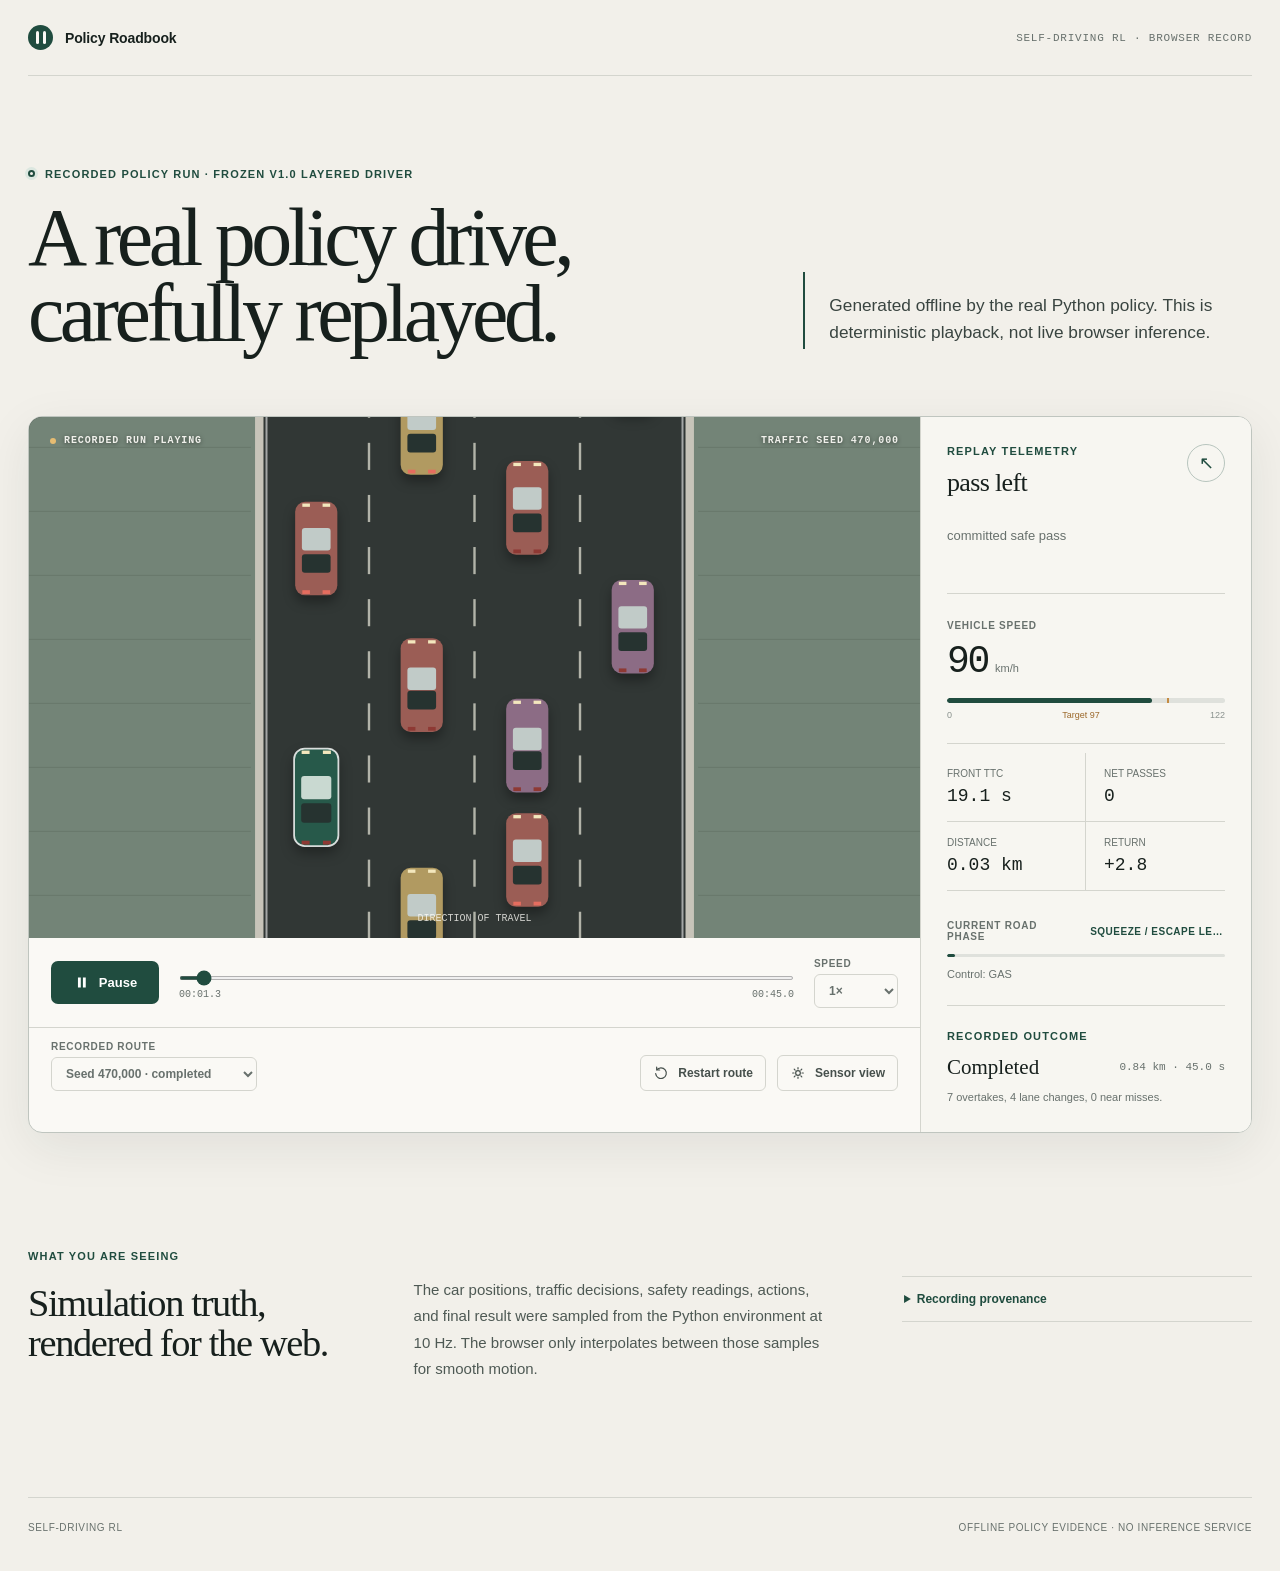
==== web/index.html @ 6739c0e5 "release: prepare polished v1.0 candidate" ====
<!doctype html>
<html lang="en">
  <head>
    <meta charset="utf-8" />
    <meta name="viewport" content="width=device-width, initial-scale=1" />
    <meta name="theme-color" content="#f2f0ea" />
    <meta
      name="description"
      content="Deterministic browser playback of the Frozen v1.0 layered driver."
    />
    <title>Policy Roadbook · Frozen v1.0 layered driver replay</title>
    <link rel="icon" href="./icon.svg" type="image/svg+xml" />
    <link rel="stylesheet" href="./styles.css" />
    <script type="module" src="./app.js"></script>
  </head>
  <body>
    <header class="site-header">
      <a class="wordmark" href="./" aria-label="Policy Roadbook home">
        <span class="wordmark-mark" aria-hidden="true"><i></i><i></i></span>
        <span>Policy Roadbook</span>
      </a>
      <span class="header-note">Self-Driving RL · browser record</span>
    </header>

    <main>
      <section class="intro" aria-labelledby="page-title">
        <div>
          <p class="record-label"><span aria-hidden="true"></span> Recorded policy run · Frozen v1.0 layered driver</p>
          <h1 id="page-title">A real policy drive,<br />carefully replayed.</h1>
        </div>
        <p class="disclosure">
          Generated offline by the real Python policy. This is deterministic playback,
          not live browser inference.
        </p>
      </section>

      <section class="experience" aria-label="Recorded policy drive">
        <div class="road-column">
          <div class="canvas-shell" id="canvas-shell">
            <canvas
              id="road"
              width="1280"
              height="760"
              role="img"
              aria-label="Loading recorded highway drive"
            >
              A browser with Canvas support is required to view the recorded drive.
            </canvas>
            <div class="canvas-topline" aria-hidden="true">
              <span id="run-state"><i></i> Loading recording</span>
              <span id="canvas-seed">Seed —</span>
            </div>
            <div class="load-state" id="load-state" role="status">
              <span class="loader" aria-hidden="true"></span>
              <strong>Opening the road record</strong>
              <small>Loading verified telemetry…</small>
            </div>
          </div>

          <div class="transport" aria-label="Replay controls">
            <button class="play-button" id="play" type="button" aria-label="Pause replay">
              <svg class="pause-icon" viewBox="0 0 24 24" aria-hidden="true">
                <path d="M7 5h4v14H7zM14 5h4v14h-4z" />
              </svg>
              <svg class="play-icon" viewBox="0 0 24 24" aria-hidden="true">
                <path d="m8 5 11 7-11 7z" />
              </svg>
              <span id="play-label">Pause</span>
            </button>

            <div class="timeline">
              <label class="sr-only" for="scrub">Replay position</label>
              <input id="scrub" type="range" min="0" max="45" step="0.01" value="0" />
              <div class="time-row">
                <span id="elapsed">00:00.0</span>
                <span id="duration">00:45.0</span>
              </div>
            </div>

            <label class="select-control" for="speed">
              <span>Speed</span>
              <select id="speed">
                <option value="0.5">0.5×</option>
                <option value="1" selected>1×</option>
                <option value="2">2×</option>
                <option value="4">4×</option>
              </select>
            </label>
          </div>

          <div class="run-controls">
            <label class="seed-control" for="seed">
              <span>Recorded route</span>
              <select id="seed" aria-label="Select recorded traffic seed"></select>
            </label>
            <button class="quiet-button" id="restart" type="button">
              <svg viewBox="0 0 24 24" aria-hidden="true">
                <path d="M5.5 7.5A8 8 0 1 1 4 13M5.5 7.5V3m0 4.5H10" />
              </svg>
              Restart route
            </button>
            <button class="quiet-button toggle-button" id="sensors" type="button" aria-pressed="false">
              <svg viewBox="0 0 24 24" aria-hidden="true">
                <path d="M4 12h2m12 0h2M6.3 6.3l1.4 1.4m8.6 8.6 1.4 1.4m0-11.4-1.4 1.4M7.7 16.3l-1.4 1.4M12 4v2m0 12v2" />
                <circle cx="12" cy="12" r="3.5" />
              </svg>
              Sensor view
            </button>
          </div>
        </div>

        <aside class="telemetry" aria-label="Drive telemetry">
          <div class="telemetry-heading">
            <div>
              <p class="section-kicker">Replay telemetry</p>
              <h2 id="intent">Preparing replay</h2>
            </div>
            <span class="intent-mark" id="intent-mark" aria-hidden="true">—</span>
          </div>
          <p class="intent-reason" id="intent-reason">Reading the offline record.</p>

          <div class="primary-stat">
            <span class="stat-label">Vehicle speed</span>
            <p><strong id="speed-value">—</strong><span>km/h</span></p>
            <div class="speed-track" aria-hidden="true"><i id="speed-fill"></i><b id="target-pin"></b></div>
            <div class="speed-caption"><span>0</span><span id="target-speed">Target —</span><span>122</span></div>
          </div>

          <dl class="metric-grid">
            <div>
              <dt>Front TTC</dt>
              <dd id="ttc">—</dd>
            </div>
            <div>
              <dt>Net passes</dt>
              <dd id="passes">—</dd>
            </div>
            <div>
              <dt>Distance</dt>
              <dd id="distance">—</dd>
            </div>
            <div>
              <dt>Return</dt>
              <dd id="return">—</dd>
            </div>
          </dl>

          <div class="challenge-block">
            <div class="challenge-row">
              <span>Current road phase</span>
              <strong id="challenge">—</strong>
            </div>
            <div class="challenge-track" aria-hidden="true"><i id="challenge-fill"></i></div>
            <p id="action">Control: —</p>
          </div>

          <div class="run-summary">
            <p class="section-kicker">Recorded outcome</p>
            <div class="summary-row">
              <strong id="outcome">—</strong>
              <span id="summary-distance">—</span>
            </div>
            <p id="summary-copy">Final metrics are bundled with each replay.</p>
          </div>
        </aside>
      </section>

      <section class="provenance" aria-labelledby="provenance-title">
        <div>
          <p class="section-kicker">What you are seeing</p>
          <h2 id="provenance-title">Simulation truth, rendered for the web.</h2>
        </div>
        <p>
          The car positions, traffic decisions, safety readings, actions, and final result
          were sampled from the Python environment at 10 Hz. The browser only interpolates
          between those samples for smooth motion.
        </p>
        <details>
          <summary>Recording provenance</summary>
          <dl class="provenance-list">
            <div><dt>Source commit</dt><dd id="source-commit">—</dd></div>
            <div><dt>Base model SHA-256</dt><dd id="base-hash">—</dd></div>
            <div><dt>Override model SHA-256</dt><dd id="override-hash">—</dd></div>
            <div><dt>Replay schema</dt><dd id="schema">—</dd></div>
          </dl>
        </details>
      </section>
    </main>

    <footer>
      <span>Self-Driving RL</span>
      <span>Offline policy evidence · no inference service</span>
    </footer>
  </body>
</html>
---- web/styles.css ----
:root {
  color-scheme: light;
  --paper: #f2f0ea;
  --paper-raised: #faf9f5;
  --ink: #17201d;
  --muted: #68716d;
  --rule: #d4d5ce;
  --forest: #204c3f;
  --forest-soft: #dce7e0;
  --amber: #c58b42;
  --asphalt: #303734;
  --white: #fffef9;
  --radius: 14px;
  font-family: Inter, ui-sans-serif, -apple-system, BlinkMacSystemFont, "Segoe UI", sans-serif;
  font-synthesis: none;
}

* {
  box-sizing: border-box;
}

html {
  background: var(--paper);
  color: var(--ink);
  scroll-behavior: smooth;
}

body {
  margin: 0;
  min-width: 300px;
  background: var(--paper);
}

button,
select,
input {
  font: inherit;
}

button,
select {
  color: inherit;
}

button:focus-visible,
select:focus-visible,
input:focus-visible,
summary:focus-visible,
a:focus-visible {
  outline: 3px solid rgba(32, 76, 63, 0.24);
  outline-offset: 3px;
}

.site-header {
  display: flex;
  align-items: center;
  justify-content: space-between;
  width: min(1520px, calc(100% - 56px));
  height: 76px;
  margin: auto;
  border-bottom: 1px solid var(--rule);
}

.wordmark {
  display: inline-flex;
  gap: 12px;
  align-items: center;
  color: var(--ink);
  font-size: 14px;
  font-weight: 720;
  letter-spacing: -0.01em;
  text-decoration: none;
}

.wordmark-mark {
  position: relative;
  display: grid;
  grid-template-columns: repeat(2, 3px);
  gap: 4px;
  width: 25px;
  height: 25px;
  place-content: center;
  border-radius: 50%;
  background: var(--forest);
}

.wordmark-mark i {
  width: 3px;
  height: 13px;
  border-radius: 4px;
  background: var(--paper-raised);
}

.header-note {
  color: var(--muted);
  font-family: ui-monospace, "Cascadia Code", monospace;
  font-size: 11px;
  letter-spacing: 0.07em;
  text-transform: uppercase;
}

main {
  width: min(1520px, calc(100% - 56px));
  margin: 0 auto;
}

.intro {
  display: grid;
  grid-template-columns: minmax(0, 1.2fr) minmax(300px, 0.8fr);
  gap: clamp(40px, 8vw, 140px);
  align-items: end;
  padding: clamp(52px, 7vw, 100px) 0 clamp(36px, 5vw, 68px);
}

.record-label,
.section-kicker {
  margin: 0 0 18px;
  color: var(--forest);
  font-size: 11px;
  font-weight: 760;
  letter-spacing: 0.105em;
  line-height: 1.5;
  text-transform: uppercase;
}

.record-label {
  display: flex;
  align-items: center;
}

.record-label span {
  width: 7px;
  height: 7px;
  margin-right: 10px;
  border: 2px solid var(--forest);
  border-radius: 50%;
  background: var(--paper);
  box-shadow: 0 0 0 3px var(--forest-soft);
}

h1 {
  max-width: 820px;
  margin: 0;
  font-family: Georgia, "Times New Roman", serif;
  font-size: clamp(48px, 6.4vw, 94px);
  font-weight: 400;
  letter-spacing: -0.055em;
  line-height: 0.93;
}

.disclosure {
  max-width: 540px;
  margin: 0 0 3px;
  padding: 20px 0 4px 24px;
  border-left: 2px solid var(--forest);
  color: #394440;
  font-size: clamp(16px, 1.35vw, 20px);
  line-height: 1.55;
}

.experience {
  display: grid;
  grid-template-columns: minmax(0, 1fr) 330px;
  overflow: hidden;
  border: 1px solid #bfc5bf;
  border-radius: var(--radius);
  background: var(--paper-raised);
  box-shadow: 0 14px 50px rgba(29, 39, 35, 0.08);
}

.road-column {
  min-width: 0;
  border-right: 1px solid var(--rule);
}

.canvas-shell {
  position: relative;
  overflow: hidden;
  aspect-ratio: 16 / 9.35;
  min-height: 420px;
  background: #303734;
}

canvas {
  display: block;
  width: 100%;
  height: 100%;
}

.canvas-topline {
  position: absolute;
  top: 0;
  right: 0;
  left: 0;
  display: flex;
  justify-content: space-between;
  padding: 18px 21px;
  color: rgba(255, 254, 249, 0.9);
  font-family: ui-monospace, "Cascadia Code", monospace;
  font-size: 10px;
  font-weight: 650;
  letter-spacing: 0.09em;
  pointer-events: none;
  text-transform: uppercase;
  text-shadow: 0 1px 4px rgba(0, 0, 0, 0.5);
}

#run-state {
  display: flex;
  align-items: center;
  gap: 8px;
}

#run-state i {
  width: 6px;
  height: 6px;
  border-radius: 50%;
  background: #e6bc72;
}

#run-state.paused i {
  background: #b6bbb8;
}

.load-state {
  position: absolute;
  inset: 0;
  display: flex;
  flex-direction: column;
  align-items: center;
  justify-content: center;
  background: #303734;
  color: var(--white);
  transition: opacity 220ms ease, visibility 220ms ease;
}

.load-state[hidden] {
  visibility: hidden;
  display: flex;
  opacity: 0;
}

.load-state strong {
  margin-top: 17px;
  font-family: Georgia, "Times New Roman", serif;
  font-size: 22px;
  font-weight: 400;
}

.load-state small {
  margin-top: 7px;
  color: #bfc8c3;
}

.loader {
  width: 27px;
  height: 27px;
  border: 2px solid rgba(255, 255, 255, 0.18);
  border-top-color: #e6bc72;
  border-radius: 50%;
  animation: spin 0.8s linear infinite;
}

@keyframes spin {
  to { transform: rotate(360deg); }
}

.transport {
  display: grid;
  grid-template-columns: auto minmax(180px, 1fr) auto;
  gap: 20px;
  align-items: center;
  min-height: 90px;
  padding: 17px 22px;
  border-bottom: 1px solid var(--rule);
}

.play-button,
.quiet-button {
  display: inline-flex;
  gap: 9px;
  align-items: center;
  justify-content: center;
  border: 0;
  cursor: pointer;
}

.play-button {
  min-width: 108px;
  height: 43px;
  padding: 0 17px;
  border-radius: 7px;
  background: var(--forest);
  color: white;
  font-size: 13px;
  font-weight: 690;
}

.play-button:hover {
  background: #173b31;
}

.play-button svg {
  width: 17px;
  height: 17px;
  fill: currentColor;
}

.play-button .play-icon,
.play-button.is-paused .pause-icon {
  display: none;
}

.play-button.is-paused .play-icon {
  display: block;
}

.timeline {
  min-width: 0;
}

input[type="range"] {
  width: 100%;
  height: 4px;
  margin: 8px 0 9px;
  accent-color: var(--forest);
  cursor: pointer;
}

.time-row {
  display: flex;
  justify-content: space-between;
  color: var(--muted);
  font-family: ui-monospace, "Cascadia Code", monospace;
  font-size: 10px;
}

.select-control,
.seed-control {
  display: flex;
  flex-direction: column;
  gap: 5px;
  color: var(--muted);
  font-size: 10px;
  font-weight: 700;
  letter-spacing: 0.07em;
  text-transform: uppercase;
}

select {
  height: 34px;
  padding: 0 28px 0 10px;
  border: 1px solid var(--rule);
  border-radius: 6px;
  background: var(--paper-raised);
  font-size: 12px;
  font-weight: 650;
  cursor: pointer;
  text-transform: none;
}

.run-controls {
  display: flex;
  gap: 11px;
  align-items: flex-end;
  min-height: 78px;
  padding: 13px 22px 17px;
}

.seed-control {
  min-width: 185px;
  margin-right: auto;
}

.quiet-button {
  height: 36px;
  padding: 0 12px;
  border: 1px solid var(--rule);
  border-radius: 6px;
  background: transparent;
  color: #46504c;
  font-size: 12px;
  font-weight: 650;
}

.quiet-button:hover,
.quiet-button[aria-pressed="true"] {
  border-color: #aebbb4;
  background: var(--forest-soft);
  color: var(--forest);
}

.quiet-button svg {
  width: 16px;
  height: 16px;
  fill: none;
  stroke: currentColor;
  stroke-linecap: round;
  stroke-linejoin: round;
  stroke-width: 1.8;
}

.telemetry {
  padding: 26px;
  background: #f7f6f1;
}

.telemetry-heading {
  display: flex;
  justify-content: space-between;
  min-height: 80px;
}

.telemetry .section-kicker {
  margin-bottom: 8px;
}

.telemetry h2 {
  margin: 0;
  font-family: Georgia, "Times New Roman", serif;
  font-size: 26px;
  font-weight: 400;
  letter-spacing: -0.025em;
}

.intent-mark {
  display: grid;
  width: 38px;
  height: 38px;
  margin-top: 1px;
  place-items: center;
  border: 1px solid #b8c5be;
  border-radius: 50%;
  color: var(--forest);
  font-size: 18px;
}

.intent-reason {
  min-height: 42px;
  margin: 3px 0 25px;
  color: var(--muted);
  font-size: 13px;
  line-height: 1.5;
}

.primary-stat {
  padding: 21px 0 23px;
  border-top: 1px solid var(--rule);
  border-bottom: 1px solid var(--rule);
}

.stat-label,
.challenge-row span {
  color: var(--muted);
  font-size: 10px;
  font-weight: 700;
  letter-spacing: 0.075em;
  text-transform: uppercase;
}

.primary-stat p {
  display: flex;
  gap: 7px;
  align-items: baseline;
  margin: 7px 0 15px;
}

.primary-stat strong {
  font-family: ui-monospace, "Cascadia Code", monospace;
  font-size: 38px;
  font-weight: 500;
  letter-spacing: -0.06em;
}

.primary-stat p span {
  color: var(--muted);
  font-size: 11px;
}

.speed-track,
.challenge-track {
  position: relative;
  overflow: hidden;
  height: 5px;
  border-radius: 8px;
  background: #dfe1dc;
}

.speed-track i,
.challenge-track i {
  position: absolute;
  inset: 0 auto 0 0;
  width: 0;
  border-radius: inherit;
  background: var(--forest);
  transition: width 80ms linear;
}

.speed-track b {
  position: absolute;
  top: -3px;
  bottom: -3px;
  left: 0;
  width: 2px;
  border-radius: 2px;
  background: var(--amber);
  transition: left 80ms linear;
}

.speed-caption {
  display: flex;
  justify-content: space-between;
  margin-top: 7px;
  color: #89918d;
  font-size: 9px;
}

.speed-caption span:nth-child(2) {
  color: #9c692b;
}

.metric-grid {
  display: grid;
  grid-template-columns: 1fr 1fr;
  margin: 0;
  padding: 9px 0;
}

.metric-grid div {
  padding: 15px 0;
  border-bottom: 1px solid var(--rule);
}

.metric-grid div:nth-child(odd) {
  border-right: 1px solid var(--rule);
}

.metric-grid div:nth-child(even) {
  padding-left: 18px;
}

.metric-grid dt {
  margin-bottom: 7px;
  color: var(--muted);
  font-size: 10px;
  text-transform: uppercase;
}

.metric-grid dd {
  margin: 0;
  font-family: ui-monospace, "Cascadia Code", monospace;
  font-size: 18px;
}

.challenge-block {
  padding: 20px 0 22px;
  border-bottom: 1px solid var(--rule);
}

.challenge-row,
.summary-row {
  display: flex;
  gap: 12px;
  align-items: center;
  justify-content: space-between;
}

.challenge-row strong {
  max-width: 140px;
  overflow: hidden;
  color: var(--forest);
  font-size: 10px;
  letter-spacing: 0.05em;
  text-align: right;
  text-overflow: ellipsis;
  text-transform: uppercase;
  white-space: nowrap;
}

.challenge-track {
  margin-top: 12px;
  height: 3px;
}

.challenge-block p,
.run-summary > p:last-child {
  margin: 10px 0 0;
  color: var(--muted);
  font-size: 11px;
  line-height: 1.45;
}

.run-summary {
  padding-top: 22px;
}

.run-summary .section-kicker {
  margin-bottom: 10px;
}

.summary-row strong {
  font-family: Georgia, "Times New Roman", serif;
  font-size: 21px;
  font-weight: 400;
  text-transform: capitalize;
}

.summary-row span {
  color: var(--muted);
  font-family: ui-monospace, "Cascadia Code", monospace;
  font-size: 11px;
}

.provenance {
  display: grid;
  grid-template-columns: 0.75fr 1fr 0.85fr;
  gap: clamp(32px, 6vw, 92px);
  align-items: start;
  padding: clamp(70px, 9vw, 126px) 0;
}

.provenance h2 {
  max-width: 430px;
  margin: 0;
  font-family: Georgia, "Times New Roman", serif;
  font-size: clamp(29px, 3vw, 45px);
  font-weight: 400;
  letter-spacing: -0.035em;
  line-height: 1.05;
}

.provenance > p {
  margin: 29px 0 0;
  color: #4e5954;
  font-size: 15px;
  line-height: 1.75;
}

details {
  margin-top: 28px;
  border-top: 1px solid var(--rule);
  border-bottom: 1px solid var(--rule);
}

summary {
  padding: 15px 2px;
  color: var(--forest);
  font-size: 12px;
  font-weight: 700;
  cursor: pointer;
}

.provenance-list {
  margin: 0;
  padding: 2px 2px 16px;
}

.provenance-list div {
  margin-top: 11px;
}

.provenance-list dt {
  color: var(--muted);
  font-size: 9px;
  letter-spacing: 0.07em;
  text-transform: uppercase;
}

.provenance-list dd {
  overflow: hidden;
  margin: 3px 0 0;
  font-family: ui-monospace, "Cascadia Code", monospace;
  font-size: 9px;
  line-height: 1.45;
  overflow-wrap: anywhere;
}

footer {
  display: flex;
  justify-content: space-between;
  width: min(1520px, calc(100% - 56px));
  margin: auto;
  padding: 24px 0 35px;
  border-top: 1px solid var(--rule);
  color: var(--muted);
  font-size: 10px;
  letter-spacing: 0.06em;
  text-transform: uppercase;
}

.sr-only {
  position: absolute;
  overflow: hidden;
  width: 1px;
  height: 1px;
  padding: 0;
  margin: -1px;
  clip: rect(0, 0, 0, 0);
  white-space: nowrap;
  border: 0;
}

@media (max-width: 1080px) {
  .experience {
    grid-template-columns: minmax(0, 1fr) 295px;
  }

  .telemetry {
    padding: 22px;
  }

  .canvas-shell {
    min-height: 390px;
  }
}

@media (max-width: 860px) {
  .intro {
    grid-template-columns: 1fr;
    gap: 30px;
  }

  .disclosure {
    max-width: 650px;
  }

  .experience {
    grid-template-columns: 1fr;
  }

  .road-column {
    border-right: 0;
  }

  .telemetry {
    display: grid;
    grid-template-columns: 1fr 1fr;
    gap: 0 30px;
    border-top: 1px solid var(--rule);
  }

  .telemetry-heading,
  .intent-reason,
  .primary-stat {
    grid-column: 1;
  }

  .metric-grid,
  .challenge-block,
  .run-summary {
    grid-column: 2;
  }

  .metric-grid {
    grid-row: 1 / span 2;
    align-self: start;
    padding-top: 0;
  }

  .challenge-block {
    grid-row: 3;
  }

  .run-summary {
    grid-row: 4;
  }

  .provenance {
    grid-template-columns: 1fr 1fr;
  }

  .provenance details {
    grid-column: 1 / -1;
    margin-top: 0;
  }
}

@media (max-width: 620px) {
  .site-header,
  main,
  footer {
    width: min(100% - 28px, 1520px);
  }

  .site-header {
    height: 64px;
  }

  .header-note {
    display: none;
  }

  .intro {
    padding: 42px 0 32px;
  }

  .record-label {
    align-items: flex-start;
    font-size: 9px;
  }

  .record-label span {
    flex: 0 0 auto;
    margin-top: 3px;
  }

  h1 {
    font-size: clamp(43px, 14vw, 66px);
  }

  .disclosure {
    padding: 5px 0 5px 17px;
    font-size: 15px;
  }

  .experience {
    width: calc(100% + 28px);
    margin-left: -14px;
    border-right: 0;
    border-left: 0;
    border-radius: 0;
  }

  .canvas-shell {
    min-height: 370px;
    aspect-ratio: 4 / 3;
  }

  .canvas-topline {
    padding: 14px;
    font-size: 9px;
  }

  #canvas-seed {
    display: none;
  }

  .transport {
    grid-template-columns: auto 1fr;
    gap: 13px;
    padding: 14px;
  }

  .play-button {
    min-width: 52px;
    padding: 0 14px;
  }

  .play-button span {
    display: none;
  }

  .select-control {
    grid-column: 2;
    flex-direction: row;
    align-items: center;
    justify-content: flex-end;
  }

  .select-control select {
    height: 30px;
  }

  .run-controls {
    display: grid;
    grid-template-columns: 1fr 1fr;
    align-items: stretch;
    padding: 13px 14px 16px;
  }

  .seed-control {
    grid-column: 1 / -1;
    min-width: 0;
  }

  .quiet-button {
    width: 100%;
    height: 44px;
  }

  .telemetry {
    display: block;
    padding: 25px 18px 28px;
  }

  .metric-grid {
    padding-top: 9px;
  }

  .provenance {
    grid-template-columns: 1fr;
    gap: 24px;
    padding: 70px 0;
  }

  .provenance > p {
    margin-top: 0;
  }

  .provenance details {
    grid-column: auto;
  }

  footer {
    flex-direction: column;
    gap: 8px;
  }
}

@media (prefers-reduced-motion: reduce) {
  html { scroll-behavior: auto; }
  .loader { animation: none; }
  * { transition-duration: 0.01ms !important; }
}
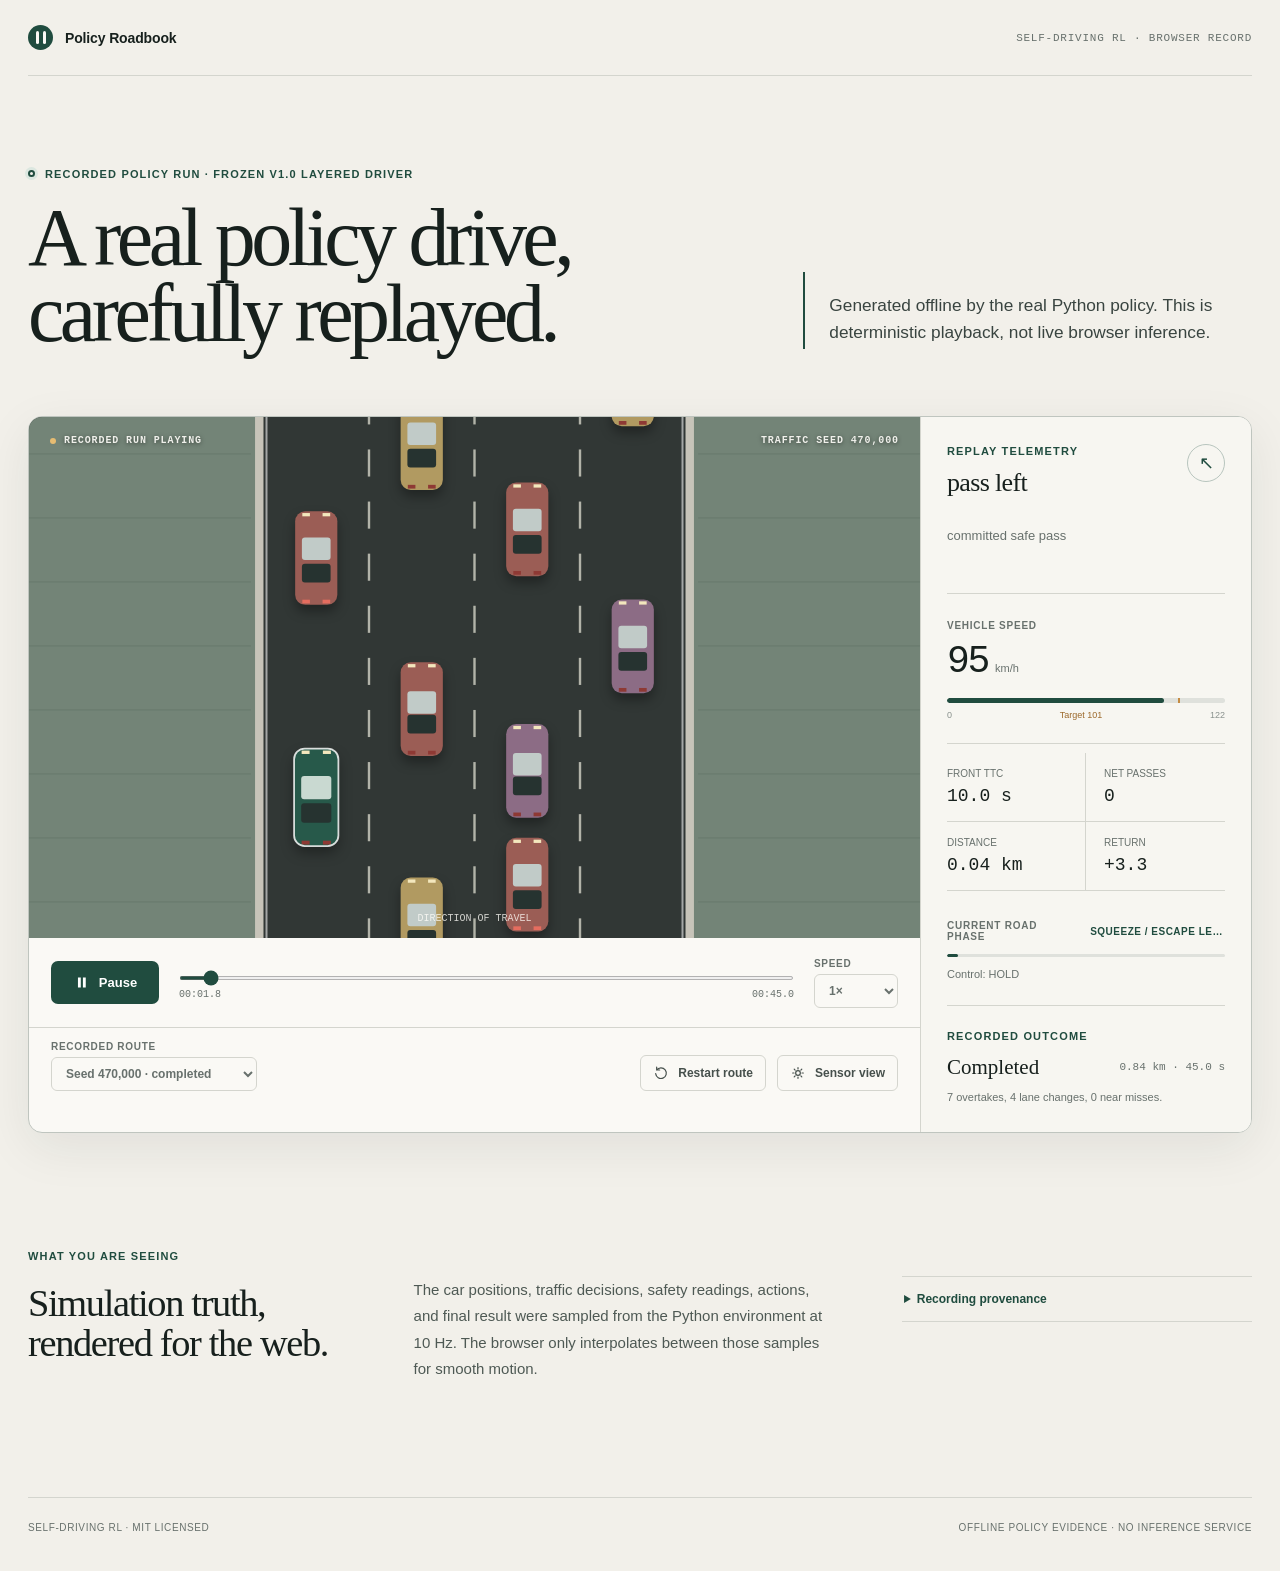
==== commit c5c26224: "release: license code and models under MIT" ====
--- a/web/index.html
+++ b/web/index.html
@@ -188,7 +188,7 @@
     </main>
 
     <footer>
-      <span>Self-Driving RL</span>
+      <span>Self-Driving RL · MIT licensed</span>
       <span>Offline policy evidence · no inference service</span>
     </footer>
   </body>
